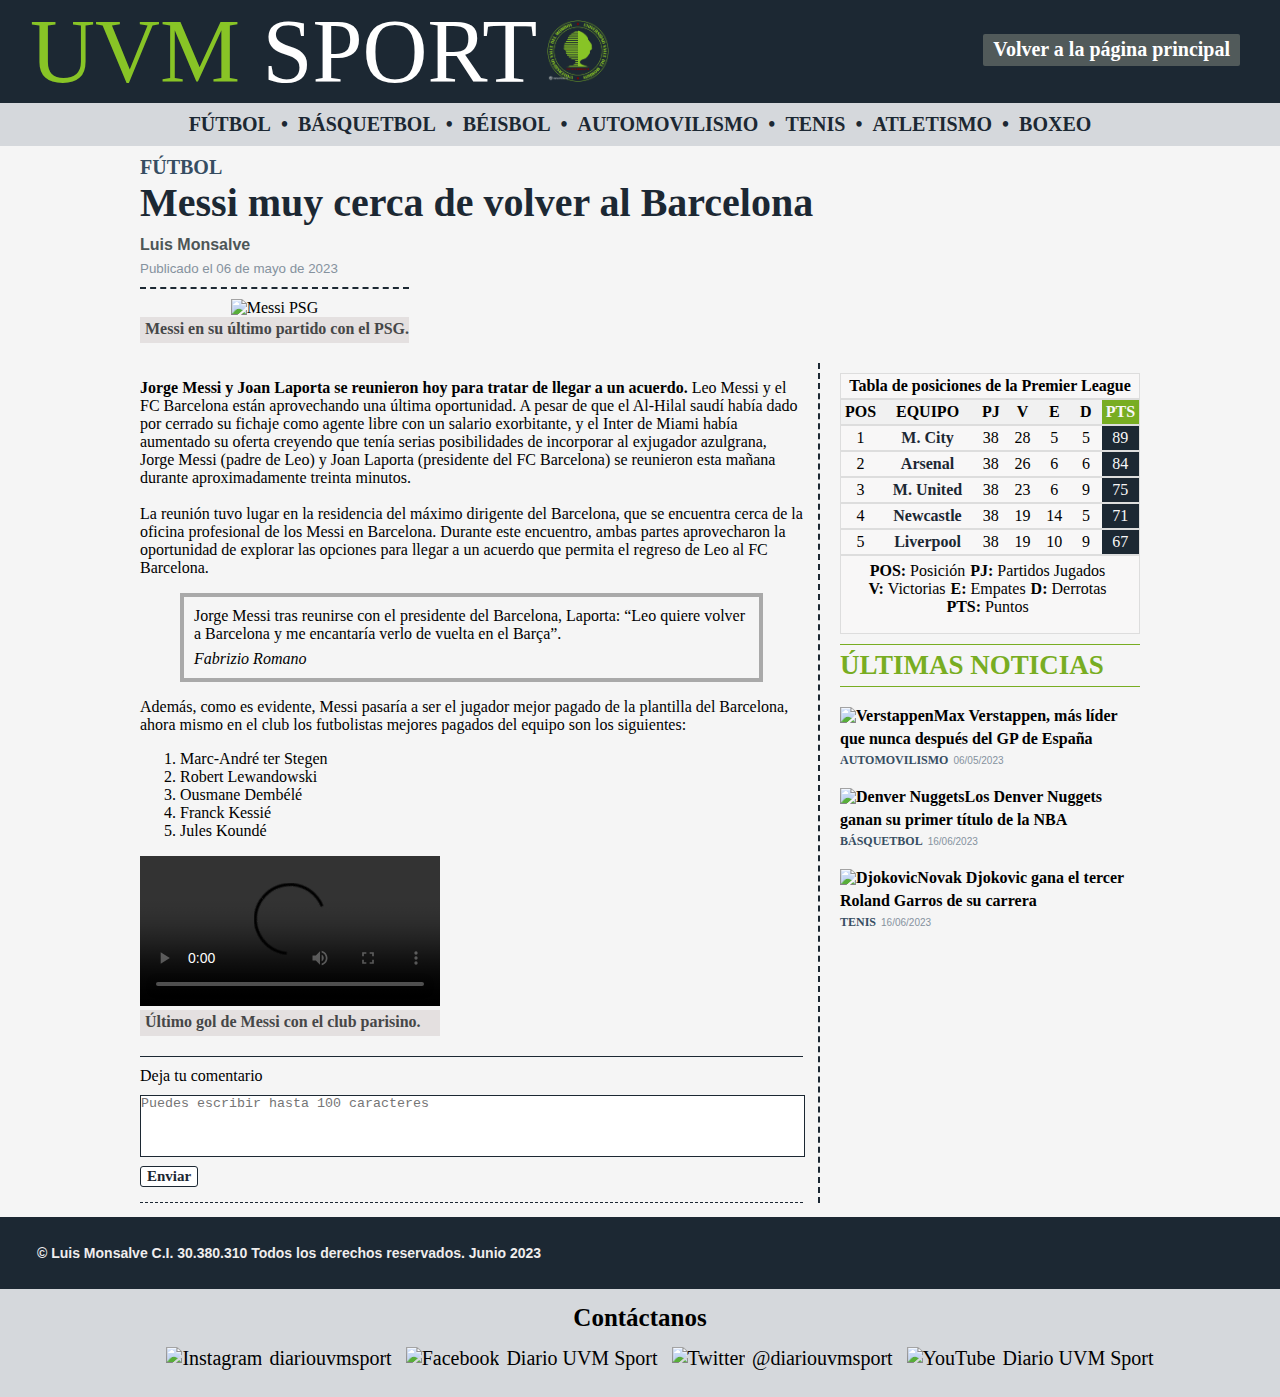
==== messi.html @ eac5a22a "Index y paginas de noticias terminado" ====
<!DOCTYPE html>
<html lang="es">
<head>
    <meta charset="UTF-8">
    <meta http-equiv="X-UA-Compatible" content="IE=edge">
    <meta name="viewport" content="width=device-width, initial-scale=1.0">
    <meta name="author" content="Luis Monsalve">
    <meta name="description" content="Pagina para la actividad 2.2 de Front End">
    <title>Diario UVM Sport</title>
    <link rel="shortcut icon" href="resources/images/logoUVM.png">
    <script src="scripts.js"></script>
    <link rel="stylesheet" href="messi.css">
</head>
<body>
    <header>
        <div class="cabecera">
            <h2 class="nombrePagina">
                <a href="index.html"><span class="uvm">UVM</span> <span class="sport">SPORT</span><img src="resources/images/logoUVM.png" alt="Logo de la pagina" width="62px"></a>
            </h2>
            <div class="links">
                <a href="index.html">Volver a la página principal</a>
            </div>
        </div>
        <nav>
            <ul class="categorias">
                <li><a href="#">FÚTBOL</a></li>
                <li><a href="#">BÁSQUETBOL</a></li>
                <li><a href="#">BÉISBOL</a></li>
                <li><a href="#">AUTOMOVILISMO</a></li>
                <li><a href="#">TENIS</a></li>
                <li><a href="#">ATLETISMO</a></li>
                <li><a href="#">BOXEO</a></li>
              </ul>
        </nav>
    </header>
        <main>
                    <article>
                        <div class="tituloArticulo">
                            <p class="categoriaSelec">FÚTBOL</p>
                            <h1>Messi muy cerca de volver al Barcelona</h1>
                            <p class="autor">Luis Monsalve</p>
                            <p class="fecha"><small>Publicado el <time datetime="2023-05-06" pubdate>06 de mayo de 2023</time></small></p>
                        </div>
                        <figure class="imagen">
                            <img src="resources/images/noticias/messi.jpeg" alt="Messi PSG" width="100%">
                            <figcaption class="imagenCap">Messi en su último partido con el PSG.</figcaption>
                        </figure>
                    </article>
                        <section class="divisor">
                            <div class="noticia">
                                <p><strong>Jorge Messi y Joan Laporta se reunieron hoy para tratar de llegar a un acuerdo. </strong>Leo Messi y el FC Barcelona están aprovechando 
                                    una última oportunidad. A pesar de que el Al-Hilal saudí había dado por cerrado su fichaje como agente libre con un salario exorbitante, y el 
                                    Inter de Miami había aumentado su oferta creyendo que tenía serias posibilidades de incorporar al exjugador azulgrana, Jorge Messi 
                                    (padre de Leo) y Joan Laporta (presidente del FC Barcelona) se reunieron esta mañana durante aproximadamente treinta minutos.<br><br>
                                    La reunión tuvo lugar en la residencia del máximo dirigente del Barcelona, que se encuentra cerca de la oficina profesional de los Messi en Barcelona. 
                                    Durante este encuentro, ambas partes aprovecharon la oportunidad de explorar las opciones para llegar a un acuerdo que permita el regreso de Leo al FC Barcelona.</p>
                                <blockquote>
                                    <div class="cita">
                                        <p>Jorge Messi tras reunirse con el presidente del Barcelona, Laporta: “Leo quiere volver a Barcelona y me encantaría verlo de vuelta en el Barça”.</p>
                                        <cite>Fabrizio Romano</cite>
                                    </div>
                                </blockquote>
                                <p>Además, como es evidente, Messi pasaría a ser el jugador mejor pagado de la plantilla del Barcelona, ahora mismo en el club los futbolistas mejores pagados del equipo son los siguientes:</p>
                                <ol>
                                    <li>Marc-André ter Stegen</li>
                                    <li>Robert Lewandowski</li>
                                    <li>Ousmane Dembélé </li>
                                    <li>Franck Kessié</li>
                                    <li>Jules Koundé</li>
                                </ol>
                                <figure class="video">
                                    <video src="resources/videos/messigol.mp4" controls></video>
                                    <figcaption class="videoCaption">Último gol de Messi con el club parisino.</figcaption>
                                </figure>
                                <div class="comentarios">
                                    <form class="cajaComentarios">
                                        <label for="mensaje">Deja tu comentario</label>
                                        <textarea id="mensaje" name="mensaje" rows="4" maxlength="100" placeholder="Puedes escribir hasta 100 caracteres" required></textarea>
                                        <button type="submit">Enviar</button>
                                    </form>
                                </div>
                            </div>
                            <aside>
                                <div class="tabla">
                                    <table>
                                        <caption>Tabla de posiciones de la Premier League</caption>
                                        <thead>
                                            <tr>
                                                <th>POS</th>
                                                <th>EQUIPO</th>
                                                <th>PJ</th>
                                                <th>V</th>
                                                <th>E</th>
                                                <th>D</th>
                                                <th class="destacadoTabla">PTS</th>
                                            </tr>
                                        </thead>
                                        <tbody>
                                            <tr>
                                                <td>1</td>
                                                <td class="nombres"><a href="#">M. City</a></td>
                                                <td>38</td>
                                                <td>28</td>
                                                <td>5</td>
                                                <td>5</td>
                                                <td class="puntos">89</td>
                                            </tr>
                                            <tr>
                                                <td>2</td>
                                                <td class="nombres"><a href="#">Arsenal</a></td>
                                                <td>38</td>
                                                <td>26</td>
                                                <td>6</td>
                                                <td>6</td>
                                                <td class="puntos">84</td>
                                            </tr>
                                            <tr>
                                                <td>3</td>
                                                <td class="nombres"><a href="#">M. United</a></td>
                                                <td>38</td>
                                                <td>23</td>
                                                <td>6</td>
                                                <td>9</td>
                                                <td class="puntos">75</td>
                                            </tr>
                                            <tr>
                                                <td>4</td>
                                                <td class="nombres"><a href="#">Newcastle</a></td>
                                                <td>38</td>
                                                <td>19</td>
                                                <td>14</td>
                                                <td>5</td>
                                                <td class="puntos">71</td>
                                            </tr>
                                            <tr>
                                                <td>5</td>
                                                <td class="nombres"><a href="#">Liverpool</a></td>
                                                <td>38</td>
                                                <td>19</td>
                                                <td>10</td>
                                                <td>9</td>
                                                <td class="puntos">67</td>
                                            </tr>
                                        </tbody>
                                        <tfoot>
                                            <tr>
                                                <td colspan="7">
                                                    <ul class="pieTabla">
                                                        <li><strong>POS: </strong>Posición</li>
                                                        <li><strong>PJ: </strong>Partidos Jugados</li>
                                                        <li><strong>V: </strong>Victorias</li>
                                                        <li><strong>E: </strong>Empates</li>
                                                        <li><strong>D: </strong>Derrotas</li>
                                                        <li><strong>PTS: </strong>Puntos</li>
                                                    </ul>
                                                </td>
                                            </tr>
                                        </tfoot>
                                    </table>
                                </div>
                                <div class="ultimasNoticias">
                                    <h3>ÚLTIMAS NOTICIAS</h3>
                                    <ul>
                                        <li>
                                            <article>
                                                <a href="verstappen.html"><img src="resources/images/noticias/verstappen.jpg" alt="Verstappen" width="100%">Max Verstappen, más líder que nunca después del GP de España</a>
                                            </article>
                                            <div class="pieArticulo">
                                                <p class="categoriaArticulo">AUTOMOVILISMO</p>
                                                <p class="fechaArticulo"><small><time datetime="2023-05-06" pubdate>06/05/2023</time></small></p>
                                            </div>
                                        </li>
                                        <li>
                                            <article>
                                                <a href="#"><img src="resources/images/noticias/denvernuggets.jpg" alt="Denver Nuggets" width="100%">Los Denver Nuggets ganan su primer título de la NBA</a>
                                            </article>
                                            <div class="pieArticulo">
                                                <p class="categoriaArticulo">BÁSQUETBOL</p>
                                                <p class="fechaArticulo"><small><time datetime="2023-06-16" pubdate>16/06/2023</time></small></p>
                                            </div>
                                        </li>
                                        <li>
                                            <article>
                                                <a href="#"><img src="resources/images/noticias/djokovic.jpeg" alt="Djokovic" width="100%">Novak Djokovic gana el tercer Roland Garros de su carrera</a>
                                            </article>
                                            <div class="pieArticulo">
                                                <p class="categoriaArticulo">TENIS</p>
                                                <p class="fechaArticulo"><small><time datetime="2023-06-16" pubdate>16/06/2023</time></small></p>
                                            </div>
                                        </li>
                                    </ul>
                                </div>
                            </aside>
                        </section>
        </main>
    <footer>
        <p class="piePag">© Luis Monsalve C.I. 30.380.310 Todos los derechos reservados. Junio 2023</p>
            <adress>
                <div class="contacto">
                <p>Contáctanos</p>
                    <ul>
                        <li><a href="https://www.instagram.com/"><img src="resources/images/instagram.png" alt="Instagram" width="100%">diariouvmsport</a></li>
                        <li><a href="https://www.facebook.com/"><img src="resources/images/facebook.png" alt="Facebook" width="100%">Diario UVM Sport</a></li>
                        <li><a href="https://www.twitter.com/"><img src="resources/images/twitter.png" alt="Twitter" width="100%">@diariouvmsport</a></li>
                        <li><a href="https://www.youtube.com/"><img src="resources/images/youtube.png" alt="YouTube" width="100%" >Diario UVM Sport</a></li>
                    </ul>
                </div>
            </adress>
    </footer>
</body>
</html>
---- messi.css ----
body {
  margin:0;
  background-color: #F5F5F5;
}

.nombrePagina {
    padding-left: 30px;
    margin: 0;
    font: 90px rockwell;
    text-align: center;
  }

.uvm {
    color:#88C426
  }
  
.sport {
    color:#ffff
  }

header .cabecera{
  display: flex;
  justify-content: space-between;
  width: 100%;
  background-color: #1C2833;
}

header h2 img {
  margin-left: 10px;
}

header h2 a {
  text-decoration: none;
}

header .links {
  padding: 13px 30px 16px 10px;
  font: bold 20px Georgia;
  display: flex;
  align-items: center;
}

header .links a {
  padding-left: 10px;
  padding-right: 10px;
  padding-bottom: 5px;
  padding-top: 4px;
  margin-right: 10px;
  margin-left: 10px;
  text-decoration: none;
  color: #ffff;
  background-color: #515A5A;
  border-radius: 2px;
}

main {
  width: 1000px;
  margin: auto;
} 

nav .categorias {
  display: flex;
  justify-content: center;
  font: bold 20px Rockwell;
  color: #1C2833;
  margin:0;
  padding: 10px;
  background-color: #D5D8DC;
}

nav .categorias li {
  list-style: none;
}

nav .categorias a {
  text-decoration: none;
  color: #1C2833;
}

nav .categorias li:not(:last-child)::after {
  content: "•";
  margin: 0 10px;
}

.divisor {
  display: flex;
  justify-content: space-between;
}

article .tituloArticulo {
  margin-bottom: 10px;
}

article .tituloArticulo .categoriaSelec {
  font:bold 20px Georgia;
  margin-top:10px;
  margin-bottom: 0;
  color:#364D62;
}

article .tituloArticulo h1{
  font:bold 40px Segoe UI;
  margin-top: 0;
  margin-bottom: 10px;
  color:#1C2833;
 }

article .tituloArticulo .autor {
  font-family: Arial;
  font-weight:600;
  color:#4D5656;
  margin-top: 0;
  margin-bottom: 5px;
}

article .tituloArticulo .fecha {
  color:#85929E;
  font-family: Arial;
  margin: 0;
}

article .imagen {
  margin: 0 0 10px;
  width: fit-content;
  text-align: center;
  border-top: 2px dashed #1C2833;
  padding: 10px 0;
}

article .imagenCap {
  font-family: Calibri;
  font-weight: bold;
  color:#464748;
  text-align: left;
  background-color:#E4E0E0;
  margin: 0;
}

section .noticia {
  width: calc(70% - 37px);
  border-right: 2px dashed #1C2833;
  font-family:'Trebuchet MS';
  padding-right: 15px;
  margin: 0 20px 0 0;
}

figcaption {
  padding: 3px 0 5px 5px;
}

.noticia blockquote {
  border: 4px solid #a9a9a9;
}

.noticia blockquote .cita {
  padding: 10px;
}

.noticia blockquote p {
  margin:0px 0px 7px 0px;
}

.video {
  padding: 0;
  margin: 0;
  width: fit-content;
  height: auto;
}

.video video {
  width: 100%;
  height: auto;
}

.videoCaption {
  background-color:#E4E0E0;
  font-family: Calibri;
  font-weight: bold;
  color:#464748;
  padding-left: 5px;
  padding-bottom: 5px;
}

.comentarios {
  width: 100%;
}

.comentarios .cajaComentarios {
  margin-top: 20px;
  padding: 10px 0 15px 0;
  border-top: 1px solid #1C2833;
  border-bottom: 1px dashed #1C2833;
}

.comentarios label {
  margin-bottom: 10px;
}

.comentarios textarea {
  width: 100%;
  margin-top: 10px;
  margin-bottom: 5px;
  padding: 0;
  resize: none;
  border:1px solid #1C2833;
}

.comentarios button {
  font:600 15px Calibri;
  background-color: #ffff;
  color: #1C2833;
  border: 1px solid #1C2833;
  border-radius: 3px;
}

.comentarios .comentariosPersonas {
  text-align: center;
}

aside {
  padding-top: 10px;
  width: 30%;
  height: 100%;
}

.tabla {
  font-family: 'Segoe UI';
  border: 1px solid #ddd;
  background-color: #f8f7f7;
}

.tabla table {
  border-spacing: 0;
}

.tabla caption {
  font-weight: bold;
}

.tabla caption, .tabla thead tr th, .tabla tbody tr td {
  border-bottom:2px solid #ddd;
  padding: 3px;
}

.tabla thead tr th {
  background-color: #f1f1f1;
}

.tabla .destacadoTabla {
  background-color: #78AD22;
  color: #f8f7f7
}

.tabla .nombres a {
  text-decoration: none;
  font-weight: bold;
  color: #1C2833;
}

.tabla .puntos {
  background-color: #1C2833;
  color: #f8f7f7;
}

.tabla>table>thead>tr, .tabla>table>tbody>tr {
  display: table-row;
  text-align: center;
}

/* .tabla table
  td:nth-child(2) {
  text-align: left;
  } */

  .tabla table
  th:nth-child(2),td:nth-child(2) {
  width: 30%;
  }

  .tabla table
  th:nth-child(1),td:nth-child(1),
  th:nth-child(3),td:nth-child(3),
  th:nth-child(4),td:nth-child(4),
  th:nth-child(5),td:nth-child(5),
  th:nth-child(6),td:nth-child(6),
  th:nth-child(7),td:nth-child(7) {
  width: 10%;
  }

.tabla .pieTabla {
  display: flex;
  flex-wrap: wrap;
  justify-content: center;
  padding: 0;
  margin-top: 5px;
}

.tabla li {
  list-style: none;
  margin-right: 5px;
}

.ultimasNoticias h3 {
  color:#78AD22;
  font-family: Rockwell;
  font-size: 27px;
  margin-top: 10px;
  margin-bottom: 0;
  border-top: 1px solid #78AD22;
  border-bottom: 1px solid #78AD22;
  padding: 5px 0 5px 0
}

.ultimasNoticias img {
  margin:20px 0 5px 0;
}

.ultimasNoticias ul {
  display: flexbox;
  flex-direction: column;
  padding: 0;
  margin: 0;
}

.ultimasNoticias li {
  list-style: none;
}

.ultimasNoticias a {
  color: #000000;
  font-weight: bold;
  font-family: 'Trebuchet MS';
  text-decoration: none;
}

.ultimasNoticias article {
  margin-bottom: 5px;
}

.pieArticulo {
  display: flex;
}

.pieArticulo p {
  margin: 0;
  font-size: 12px;
}

.pieArticulo .categoriaArticulo {
  word-wrap: break-word;
  color:#364D62;
  font-weight: bold;
  font-family: Georgia;
  margin-right: 5px;
}

.pieArticulo .fechaArticulo {
  color: #85929E;
  font-family: Arial;
}

.piePag {
background-color:#1C2833;
color:#EFEDED;
font: bold 14px Arial;
padding-top: 28px;
padding-bottom: 28px;
padding-left: 37px;
margin-bottom: 0;
}

.contacto {
  text-align: center;
  background-color: #D5D8DC;
  padding-top: 15px;
  padding-bottom: 20px;
}

.contacto p {
  margin: 0;
  padding-bottom: 15px;
  font: bold 25px Calibri;
}

.contacto ul {
  margin: 0;
}

.contacto ul li{
  list-style: none;
  display: inline-block;
  margin: 0;
  font-size: 20px;
  padding-left: 5px;
  padding-right: 5px;
  padding-bottom: 5px;
  font: 20px Calibri;
}

.contacto img {
  height: 25px;
  width: auto;
  margin-right: 7px;
}

.contacto a {
  text-decoration: none;
  color: #000000;
  display: inline-flex;
}
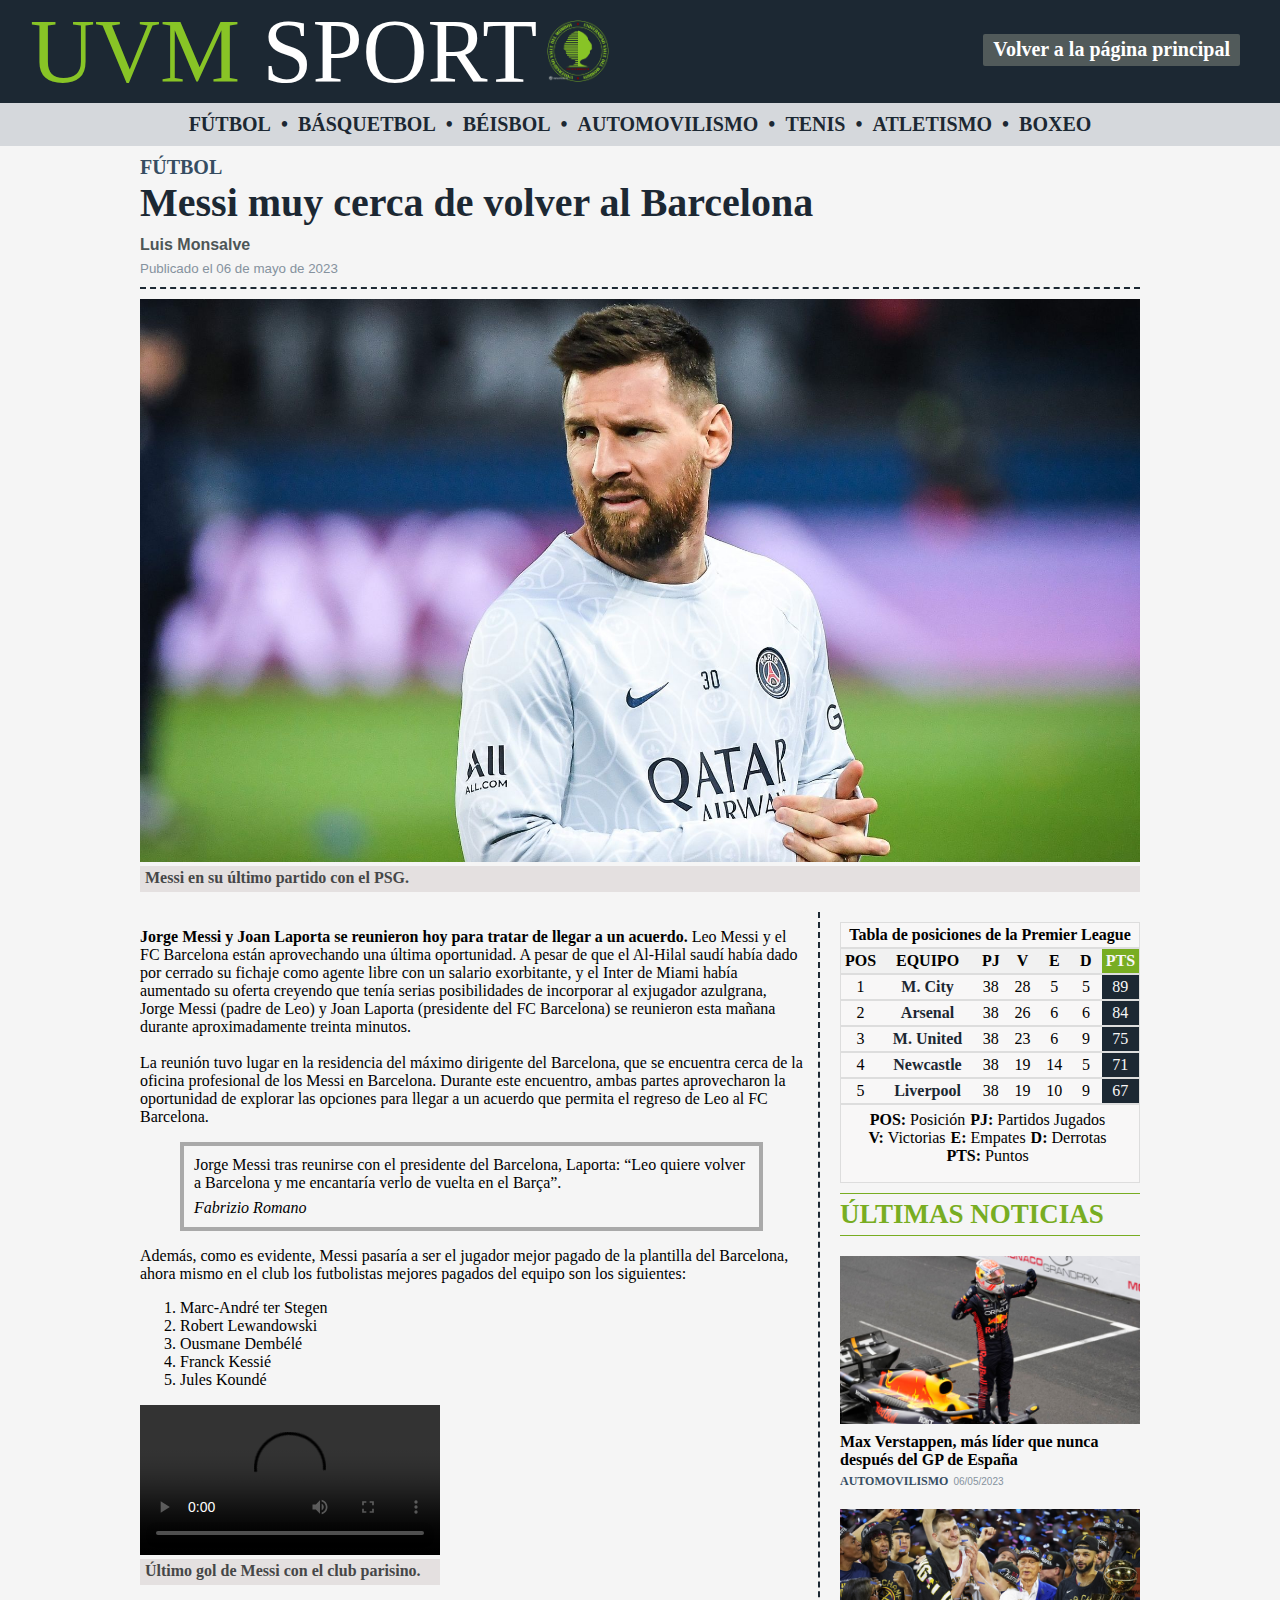
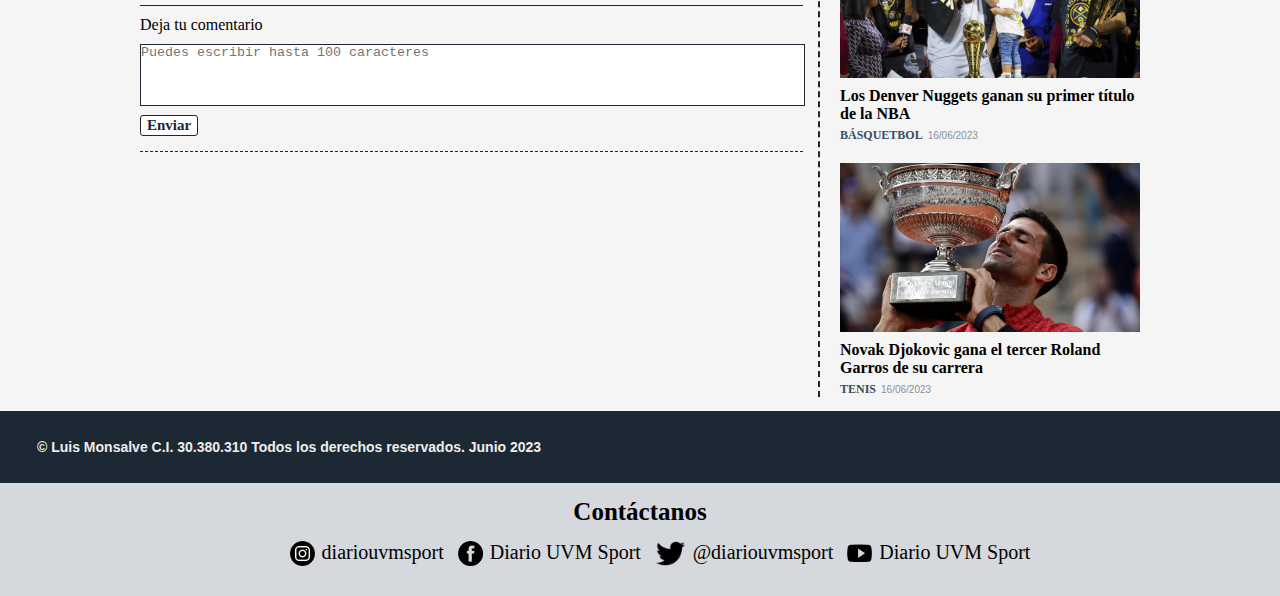
==== commit df1e8e73: "Cambio de nombres" ====
--- a/messi.html
+++ b/messi.html
@@ -7,7 +7,7 @@
     <meta name="author" content="Luis Monsalve">
     <meta name="description" content="Pagina para la actividad 2.2 de Front End">
     <title>Diario UVM Sport</title>
-    <link rel="shortcut icon" href="resources/images/logoUVM.png">
+    <link rel="shortcut icon" href="media/images/logoUVM.png">
     <script src="scripts.js"></script>
     <link rel="stylesheet" href="messi.css">
 </head>
@@ -15,7 +15,7 @@
     <header>
         <div class="cabecera">
             <h2 class="nombrePagina">
-                <a href="index.html"><span class="uvm">UVM</span> <span class="sport">SPORT</span><img src="resources/images/logoUVM.png" alt="Logo de la pagina" width="62px"></a>
+                <a href="index.html"><span class="uvm">UVM</span> <span class="sport">SPORT</span><img src="media/images/logoUVM.png" alt="Logo de la pagina" width="62px"></a>
             </h2>
             <div class="links">
                 <a href="index.html">Volver a la página principal</a>
@@ -38,11 +38,12 @@
                         <div class="tituloArticulo">
                             <p class="categoriaSelec">FÚTBOL</p>
                             <h1>Messi muy cerca de volver al Barcelona</h1>
+                            <!-- Nombre del autor y fecha de la publicación -->
                             <p class="autor">Luis Monsalve</p>
                             <p class="fecha"><small>Publicado el <time datetime="2023-05-06" pubdate>06 de mayo de 2023</time></small></p>
                         </div>
                         <figure class="imagen">
-                            <img src="resources/images/noticias/messi.jpeg" alt="Messi PSG" width="100%">
+                            <img src="media/images/noticias/messi.jpeg" alt="Messi PSG" width="100%">
                             <figcaption class="imagenCap">Messi en su último partido con el PSG.</figcaption>
                         </figure>
                     </article>
@@ -69,9 +70,10 @@
                                     <li>Jules Koundé</li>
                                 </ol>
                                 <figure class="video">
-                                    <video src="resources/videos/messigol.mp4" controls></video>
+                                    <video src="media/videos/messigol.mp4" controls></video>
                                     <figcaption class="videoCaption">Último gol de Messi con el club parisino.</figcaption>
                                 </figure>
+                                <!-- Comentarios de la noticia -->
                                 <div class="comentarios">
                                     <form class="cajaComentarios">
                                         <label for="mensaje">Deja tu comentario</label>
@@ -80,6 +82,7 @@
                                     </form>
                                 </div>
                             </div>
+                            <!-- Contenido lateral de la página -->
                             <aside>
                                 <div class="tabla">
                                     <table>
@@ -163,7 +166,7 @@
                                     <ul>
                                         <li>
                                             <article>
-                                                <a href="verstappen.html"><img src="resources/images/noticias/verstappen.jpg" alt="Verstappen" width="100%">Max Verstappen, más líder que nunca después del GP de España</a>
+                                                <a href="verstappen.html"><img src="media/images/noticias/verstappen.jpg" alt="Verstappen" width="100%">Max Verstappen, más líder que nunca después del GP de España</a>
                                             </article>
                                             <div class="pieArticulo">
                                                 <p class="categoriaArticulo">AUTOMOVILISMO</p>
@@ -172,7 +175,7 @@
                                         </li>
                                         <li>
                                             <article>
-                                                <a href="#"><img src="resources/images/noticias/denvernuggets.jpg" alt="Denver Nuggets" width="100%">Los Denver Nuggets ganan su primer título de la NBA</a>
+                                                <a href="#"><img src="media/images/noticias/denvernuggets.jpg" alt="Denver Nuggets" width="100%">Los Denver Nuggets ganan su primer título de la NBA</a>
                                             </article>
                                             <div class="pieArticulo">
                                                 <p class="categoriaArticulo">BÁSQUETBOL</p>
@@ -181,7 +184,7 @@
                                         </li>
                                         <li>
                                             <article>
-                                                <a href="#"><img src="resources/images/noticias/djokovic.jpeg" alt="Djokovic" width="100%">Novak Djokovic gana el tercer Roland Garros de su carrera</a>
+                                                <a href="#"><img src="media/images/noticias/djokovic.jpeg" alt="Djokovic" width="100%">Novak Djokovic gana el tercer Roland Garros de su carrera</a>
                                             </article>
                                             <div class="pieArticulo">
                                                 <p class="categoriaArticulo">TENIS</p>
@@ -199,10 +202,10 @@
                 <div class="contacto">
                 <p>Contáctanos</p>
                     <ul>
-                        <li><a href="https://www.instagram.com/"><img src="resources/images/instagram.png" alt="Instagram" width="100%">diariouvmsport</a></li>
-                        <li><a href="https://www.facebook.com/"><img src="resources/images/facebook.png" alt="Facebook" width="100%">Diario UVM Sport</a></li>
-                        <li><a href="https://www.twitter.com/"><img src="resources/images/twitter.png" alt="Twitter" width="100%">@diariouvmsport</a></li>
-                        <li><a href="https://www.youtube.com/"><img src="resources/images/youtube.png" alt="YouTube" width="100%" >Diario UVM Sport</a></li>
+                        <li><a href="https://www.instagram.com/"><img src="media/images/instagram.png" alt="Instagram" width="100%">diariouvmsport</a></li>
+                        <li><a href="https://www.facebook.com/"><img src="media/images/facebook.png" alt="Facebook" width="100%">Diario UVM Sport</a></li>
+                        <li><a href="https://www.twitter.com/"><img src="media/images/twitter.png" alt="Twitter" width="100%">@diariouvmsport</a></li>
+                        <li><a href="https://www.youtube.com/"><img src="media/images/youtube.png" alt="YouTube" width="100%" >Diario UVM Sport</a></li>
                     </ul>
                 </div>
             </adress>
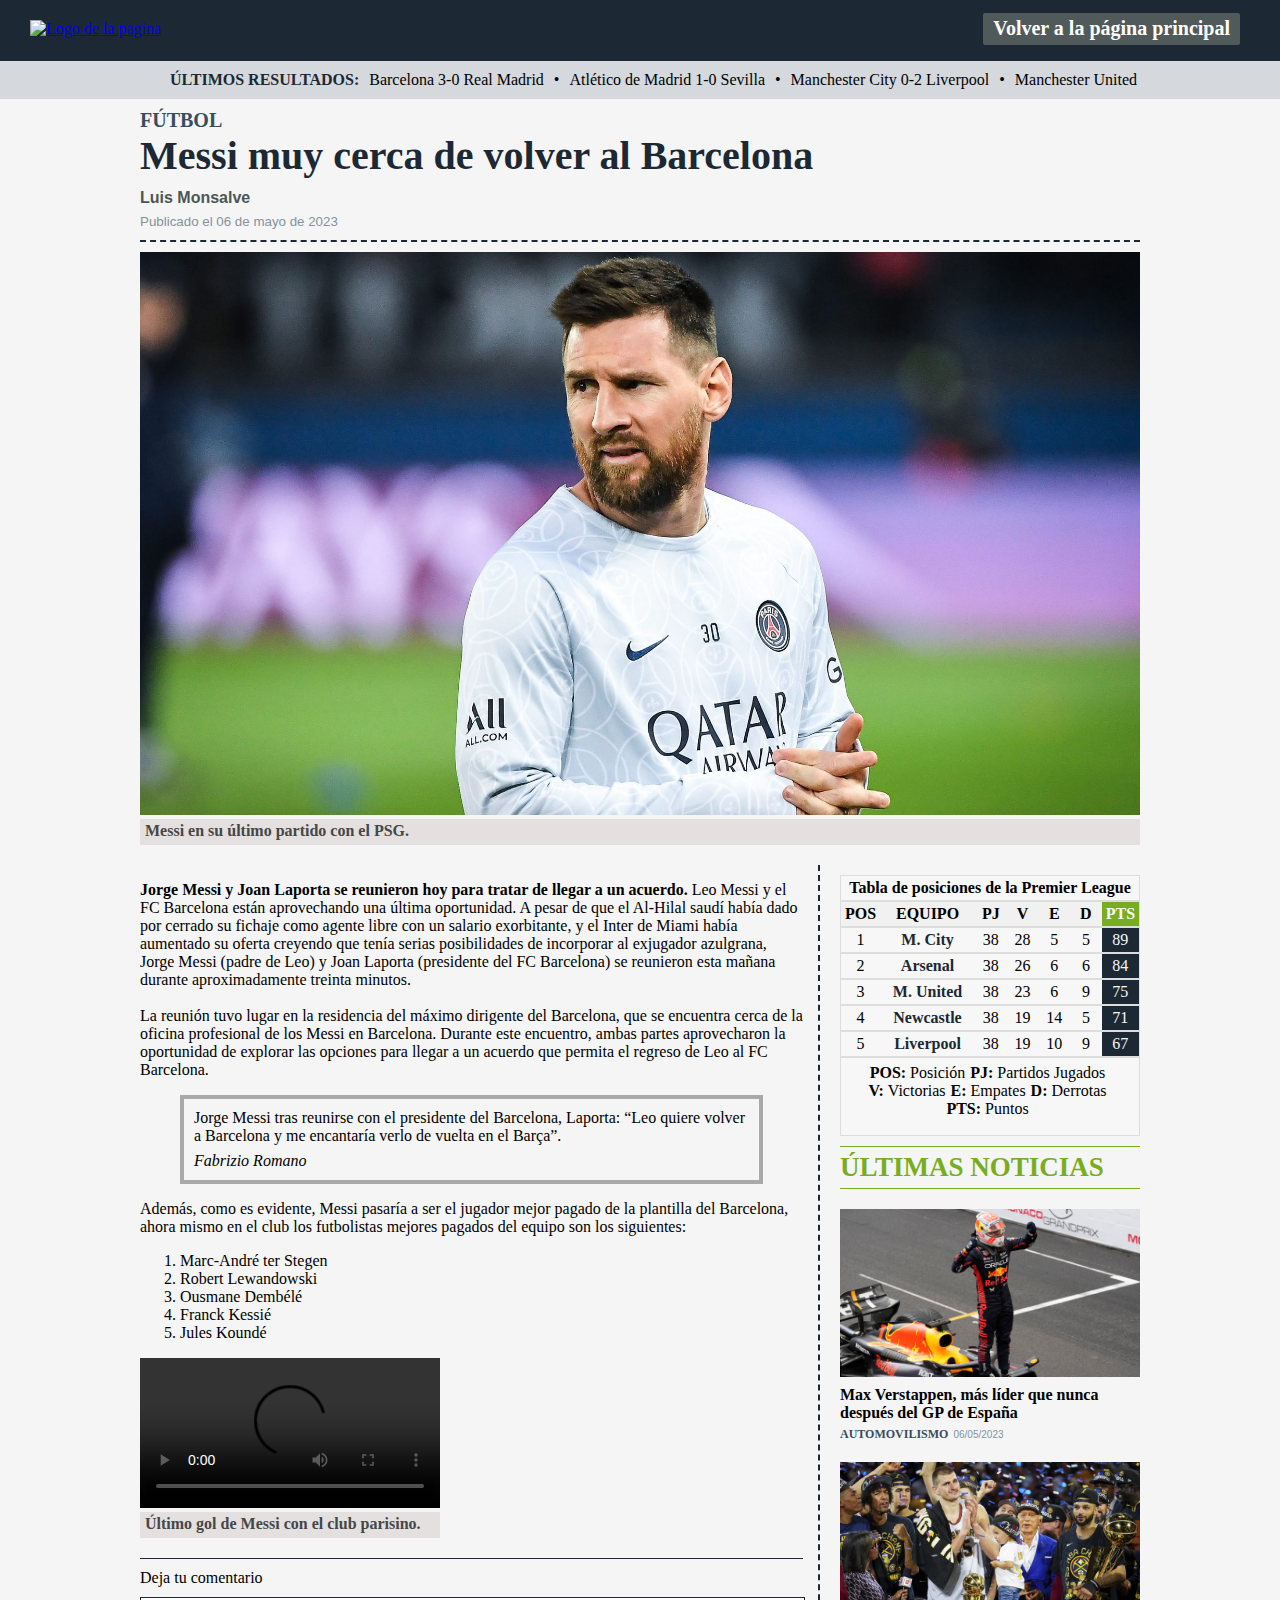
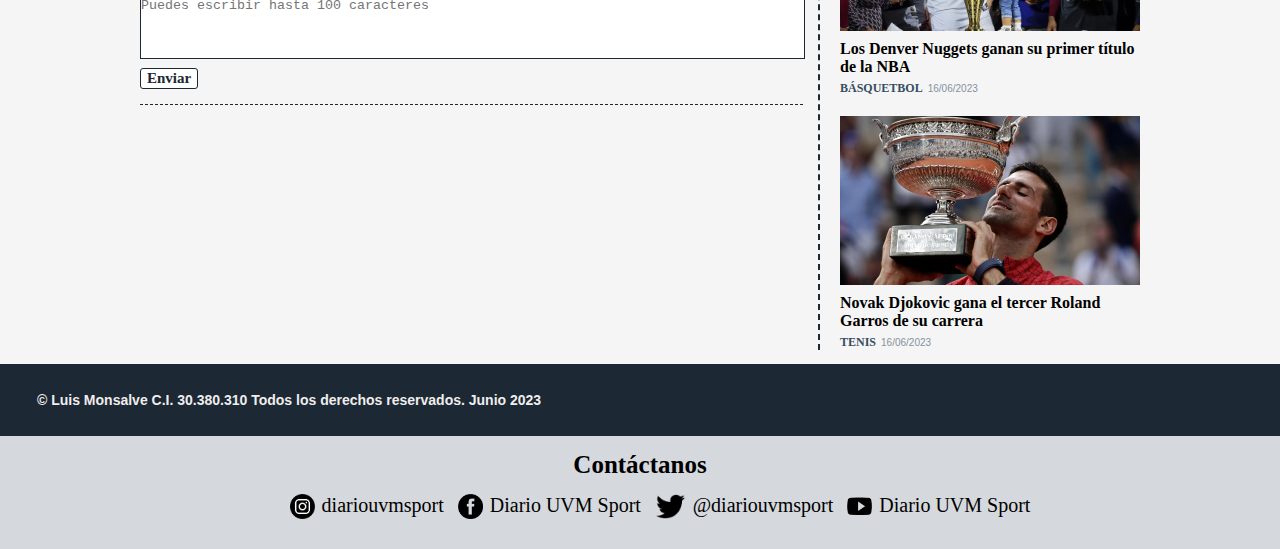
==== commit 2c8bfbca: "Animacion de nav terminada" ====
--- a/messi.html
+++ b/messi.html
@@ -9,27 +9,31 @@
     <title>Diario UVM Sport</title>
     <link rel="shortcut icon" href="media/images/logoUVM.png">
     <script src="scripts.js"></script>
+    <link rel="stylesheet" href="plantilla.css">
     <link rel="stylesheet" href="messi.css">
 </head>
 <body>
     <header>
         <div class="cabecera">
-            <h2 class="nombrePagina">
-                <a href="index.html"><span class="uvm">UVM</span> <span class="sport">SPORT</span><img src="media/images/logoUVM.png" alt="Logo de la pagina" width="62px"></a>
-            </h2>
+            <div class="nombrePagina">
+                <a href="index.html"><img src="media/images/Logopagina.png" alt="Logo de la pagina"></a>
+            </div>
             <div class="links">
                 <a href="index.html">Volver a la página principal</a>
             </div>
         </div>
         <nav>
             <ul class="categorias">
-                <li><a href="#">FÚTBOL</a></li>
-                <li><a href="#">BÁSQUETBOL</a></li>
-                <li><a href="#">BÉISBOL</a></li>
-                <li><a href="#">AUTOMOVILISMO</a></li>
-                <li><a href="#">TENIS</a></li>
-                <li><a href="#">ATLETISMO</a></li>
-                <li><a href="#">BOXEO</a></li>
+                <div class="animation">
+                    <p>ÚLTIMOS RESULTADOS:</p>
+                    <li>Barcelona 3-0 Real Madrid</li>
+                    <li>Atlético de Madrid 1-0 Sevilla</li>
+                    <li>Manchester City 0-2 Liverpool</li>
+                    <li>Manchester United 2-2 Arsenal</li>
+                    <li>Napoli 3-2 Juventus</li>
+                    <li>Milán 1-1 Inter de Milán</li>
+                    <li>Bayern de Munich 4-0 Borussia Dortmund</li>
+                </div>
               </ul>
         </nav>
     </header>
--- a/plantilla.css
+++ b/plantilla.css
@@ -0,0 +1,329 @@
+@media screen and (min-width: 1024px){
+
+body {
+    margin:0;
+    background-color: #F5F5F5;
+  }
+  
+  header {
+    width: 100%;
+  }
+
+  header .cabecera{
+    display: flex;
+    justify-content: space-between;
+    width: 100%;
+    background-color: #1C2833;
+  }
+  
+  header .nombrePagina {
+    width: 448px;
+    padding: 20px 0 20px 30px;
+    margin: 0;
+  }
+
+  header img {
+    width: 100%;
+    height: auto;
+  }
+
+  header .links {
+    padding: 13px 30px 16px 0;
+    font: bold 20px Georgia;
+    display: flex;
+    align-items: center;
+  }
+  
+  header .links a {
+    padding-left: 10px;
+    padding-right: 10px;
+    padding-bottom: 5px;
+    padding-top: 4px;
+    margin-right: 10px;
+    margin-left: 10px;
+    text-decoration: none;
+    color: #ffff;
+    background-color: #515A5A;
+    border-radius: 2px;
+  }
+
+/* CABECERA  */
+  
+  nav {
+    background-color: #D5D8DC;
+  }
+
+  nav .categorias {
+    display: flex;
+    align-items: center;
+    overflow: hidden;
+    white-space: nowrap;
+    margin: 0;
+    padding: 10px 30px;
+    font-family: Rockwell;
+    width: calc(1000px - 60px);
+    margin: auto;
+   }
+
+  nav .animation {
+    display: flex;
+    animation: RightToLeft 30s infinite ease-in;
+    animation-play-state: start;
+   }
+
+  nav .categorias li {
+    list-style: none;
+  }
+  
+  nav .categorias a {
+    text-decoration: none;
+    color: #1C2833;
+  }
+  
+  nav .categorias p {
+    margin: 0;
+    margin-right: 10px;
+    color: #1C2833;
+    font-weight: bold;
+   }
+
+  nav .categorias li:not(:last-child)::after {
+    content: "•";
+    margin: 0 10px;
+  }
+
+  @keyframes RightToLeft {
+    from {
+      transform: translateX(0%);
+    }
+    to {
+      transform: translateX(-110%);
+    }
+  }
+
+  main {
+    width: 1000px;
+    margin: auto;
+  } 
+
+  .piePag {
+    background-color:#1C2833;
+    color:#EFEDED;
+    font: bold 14px Arial;
+    padding-top: 28px;
+    padding-bottom: 28px;
+    padding-left: 37px;
+    margin-bottom: 0;
+    }
+    
+    .contacto {
+      text-align: center;
+      background-color: #D5D8DC;
+      padding-top: 15px;
+      padding-bottom: 20px;
+    }
+    
+    .contacto p {
+      margin: 0;
+      padding-bottom: 15px;
+      font: bold 25px Calibri;
+    }
+    
+    .contacto ul {
+      margin: 0;
+    }
+    
+    .contacto ul li{
+      list-style: none;
+      display: inline-block;
+      margin: 0;
+      font-size: 20px;
+      padding-left: 5px;
+      padding-right: 5px;
+      padding-bottom: 5px;
+      font: 20px Calibri;
+    }
+    
+    .contacto img {
+      height: 25px;
+      width: auto;
+      margin-right: 7px;
+    }
+    
+    .contacto a {
+      text-decoration: none;
+      color: #000000;
+      display: inline-flex;
+    }
+}
+
+@media screen and (min-width: 768px) and (max-width: 1023px) {
+
+  body {
+    margin:0;
+    background-color: green;
+  }
+
+  header {
+    width: 100%;
+  }
+
+}
+
+@media screen and (max-width: 767px) {
+
+  body {
+    margin:0;
+    background-color: #F5F5F5;
+  }
+
+  header {
+    width: 100%;
+  }
+
+  .cabecera {
+    display: flex;
+    align-items: center;
+    justify-content: space-between;
+    background-color: #1C2833;
+  }
+
+  .cabecera .nombrePagina {
+    width: 60%;
+    height: auto;
+    padding: 4% 0 4% 2%;
+  }
+
+  .cabecera img {
+    width: 100%;
+    height: auto;
+  }
+
+  .cabecera .links {
+    padding: 0;
+    font: bold 60% Georgia;
+    display: flex;
+    align-items: center;
+  }
+
+  .cabecera .links a {
+    padding-left: 10px;
+    padding-right: 10px;
+    padding-bottom: 5px;
+    padding-top: 4px;
+    margin-right: 10px;
+    text-decoration: none;
+    color: #ffff;
+    background-color: #515A5A;
+    border-radius: 2px;
+    text-align: center;
+  }
+
+  nav {
+    background-color: #D5D8DC;
+  }
+
+ nav .categorias {
+  display: flex;
+  align-items: center;
+  overflow: hidden;
+  white-space: nowrap;
+  margin: 0;
+  padding: 10px 20px;
+  font-family: Rockwell;
+  margin: 0 10px;
+ }
+
+ nav .animation {
+  display: flex;
+  animation: RightToLeft 30s infinite ease-in;
+  animation-play-state: start;
+ }
+
+ nav .categorias li {
+  list-style: none;
+ }
+
+ nav .categorias a {
+  text-decoration: none;
+  color: #1C2833;
+ }
+
+ nav .categorias p {
+  margin: 0;
+  margin-right: 10px;
+  color: #1C2833;
+  font-weight: bold;
+ }
+
+ nav .categorias li:not(:last-child)::after {
+  content: "•";
+  margin: 0 10px;
+}
+
+@keyframes RightToLeft {
+  from {
+    transform: translateX(0%);
+  }
+  to {
+    transform: translateX(-110%);
+  }
+}
+
+main {
+  width: 90%;
+  margin: auto;
+}
+
+  .piePag {
+    background-color:#1C2833;
+    color:#EFEDED;
+    font: bold 14px Arial;
+    padding: 28px 30px;
+    margin-bottom: 0;
+    }
+    
+    .contacto {
+      text-align: center;
+      background-color: #D5D8DC;
+      padding-top: 15px;
+      padding-bottom: 20px;
+    }
+    
+    .contacto p {
+      margin: 0;
+      padding-bottom: 15px;
+      font: bold 25px Calibri;
+    }
+    
+    .contacto ul {
+      display: flex;
+      flex-direction: column;
+      padding: 0;
+      margin: 0;
+    }
+    
+    .contacto ul li{
+      list-style: none;
+      display: inline-block;
+      margin: 0;
+      font-size: 20px;
+      padding-left: 5px;
+      padding-right: 5px;
+      padding-bottom: 5px;
+      font: 20px Calibri;
+    }
+    
+    .contacto img {
+      height: 25px;
+      width: auto;
+      margin-right: 7px;
+    }
+    
+    .contacto a {
+      text-decoration: none;
+      color: #000000;
+      display: inline-flex;
+    }
+
+}--- a/messi.css
+++ b/messi.css
@@ -1,87 +1,3 @@
-body {
-  margin:0;
-  background-color: #F5F5F5;
-}
-
-.nombrePagina {
-    padding-left: 30px;
-    margin: 0;
-    font: 90px rockwell;
-    text-align: center;
-  }
-
-.uvm {
-    color:#88C426
-  }
-  
-.sport {
-    color:#ffff
-  }
-
-header .cabecera{
-  display: flex;
-  justify-content: space-between;
-  width: 100%;
-  background-color: #1C2833;
-}
-
-header h2 img {
-  margin-left: 10px;
-}
-
-header h2 a {
-  text-decoration: none;
-}
-
-header .links {
-  padding: 13px 30px 16px 10px;
-  font: bold 20px Georgia;
-  display: flex;
-  align-items: center;
-}
-
-header .links a {
-  padding-left: 10px;
-  padding-right: 10px;
-  padding-bottom: 5px;
-  padding-top: 4px;
-  margin-right: 10px;
-  margin-left: 10px;
-  text-decoration: none;
-  color: #ffff;
-  background-color: #515A5A;
-  border-radius: 2px;
-}
-
-main {
-  width: 1000px;
-  margin: auto;
-} 
-
-nav .categorias {
-  display: flex;
-  justify-content: center;
-  font: bold 20px Rockwell;
-  color: #1C2833;
-  margin:0;
-  padding: 10px;
-  background-color: #D5D8DC;
-}
-
-nav .categorias li {
-  list-style: none;
-}
-
-nav .categorias a {
-  text-decoration: none;
-  color: #1C2833;
-}
-
-nav .categorias li:not(:last-child)::after {
-  content: "•";
-  margin: 0 10px;
-}
-
 .divisor {
   display: flex;
   justify-content: space-between;
@@ -267,10 +183,14 @@
   text-align: center;
 }
 
-/* .tabla table
-  td:nth-child(2) {
-  text-align: left;
-  } */
+  /* Atributo para alinear a la izquierda solo la segunda columna de la tabla
+
+  .tabla table
+    td:nth-child(2) {
+    text-align: left;
+    } */
+  
+    /* Atributos para fijar el tamaño de la segunda columna en 30% y el resto de las columnas en 10%*/
 
   .tabla table
   th:nth-child(2),td:nth-child(2) {
@@ -359,52 +279,36 @@
   font-family: Arial;
 }
 
-.piePag {
-background-color:#1C2833;
-color:#EFEDED;
-font: bold 14px Arial;
-padding-top: 28px;
-padding-bottom: 28px;
-padding-left: 37px;
-margin-bottom: 0;
-}
-
-.contacto {
-  text-align: center;
-  background-color: #D5D8DC;
-  padding-top: 15px;
-  padding-bottom: 20px;
-}
-
-.contacto p {
-  margin: 0;
-  padding-bottom: 15px;
-  font: bold 25px Calibri;
-}
-
-.contacto ul {
-  margin: 0;
-}
-
-.contacto ul li{
-  list-style: none;
-  display: inline-block;
-  margin: 0;
-  font-size: 20px;
-  padding-left: 5px;
-  padding-right: 5px;
-  padding-bottom: 5px;
-  font: 20px Calibri;
-}
-
-.contacto img {
-  height: 25px;
-  width: auto;
-  margin-right: 7px;
-}
-
-.contacto a {
-  text-decoration: none;
-  color: #000000;
-  display: inline-flex;
+@media screen and (max-width:767px){
+
+  .divisor {
+    width: 100%;
+    display: flex;
+    justify-content: space-between;
+    flex-direction: column;
+    align-items: center;
+}
+
+section .noticia {
+  display: flex;
+  width:100%;
+  font-family: 'Trebuchet MS';
+  padding: 0;
+  margin: 0;
+  border: none;
+  flex-wrap: wrap;
+}
+
+  aside {
+    width: 90%;
+  }
+
+  aside h3 {
+    text-align: center;
+  }
+
+  .pieArticulo {
+    padding-left: 5%;
+  }
+
 }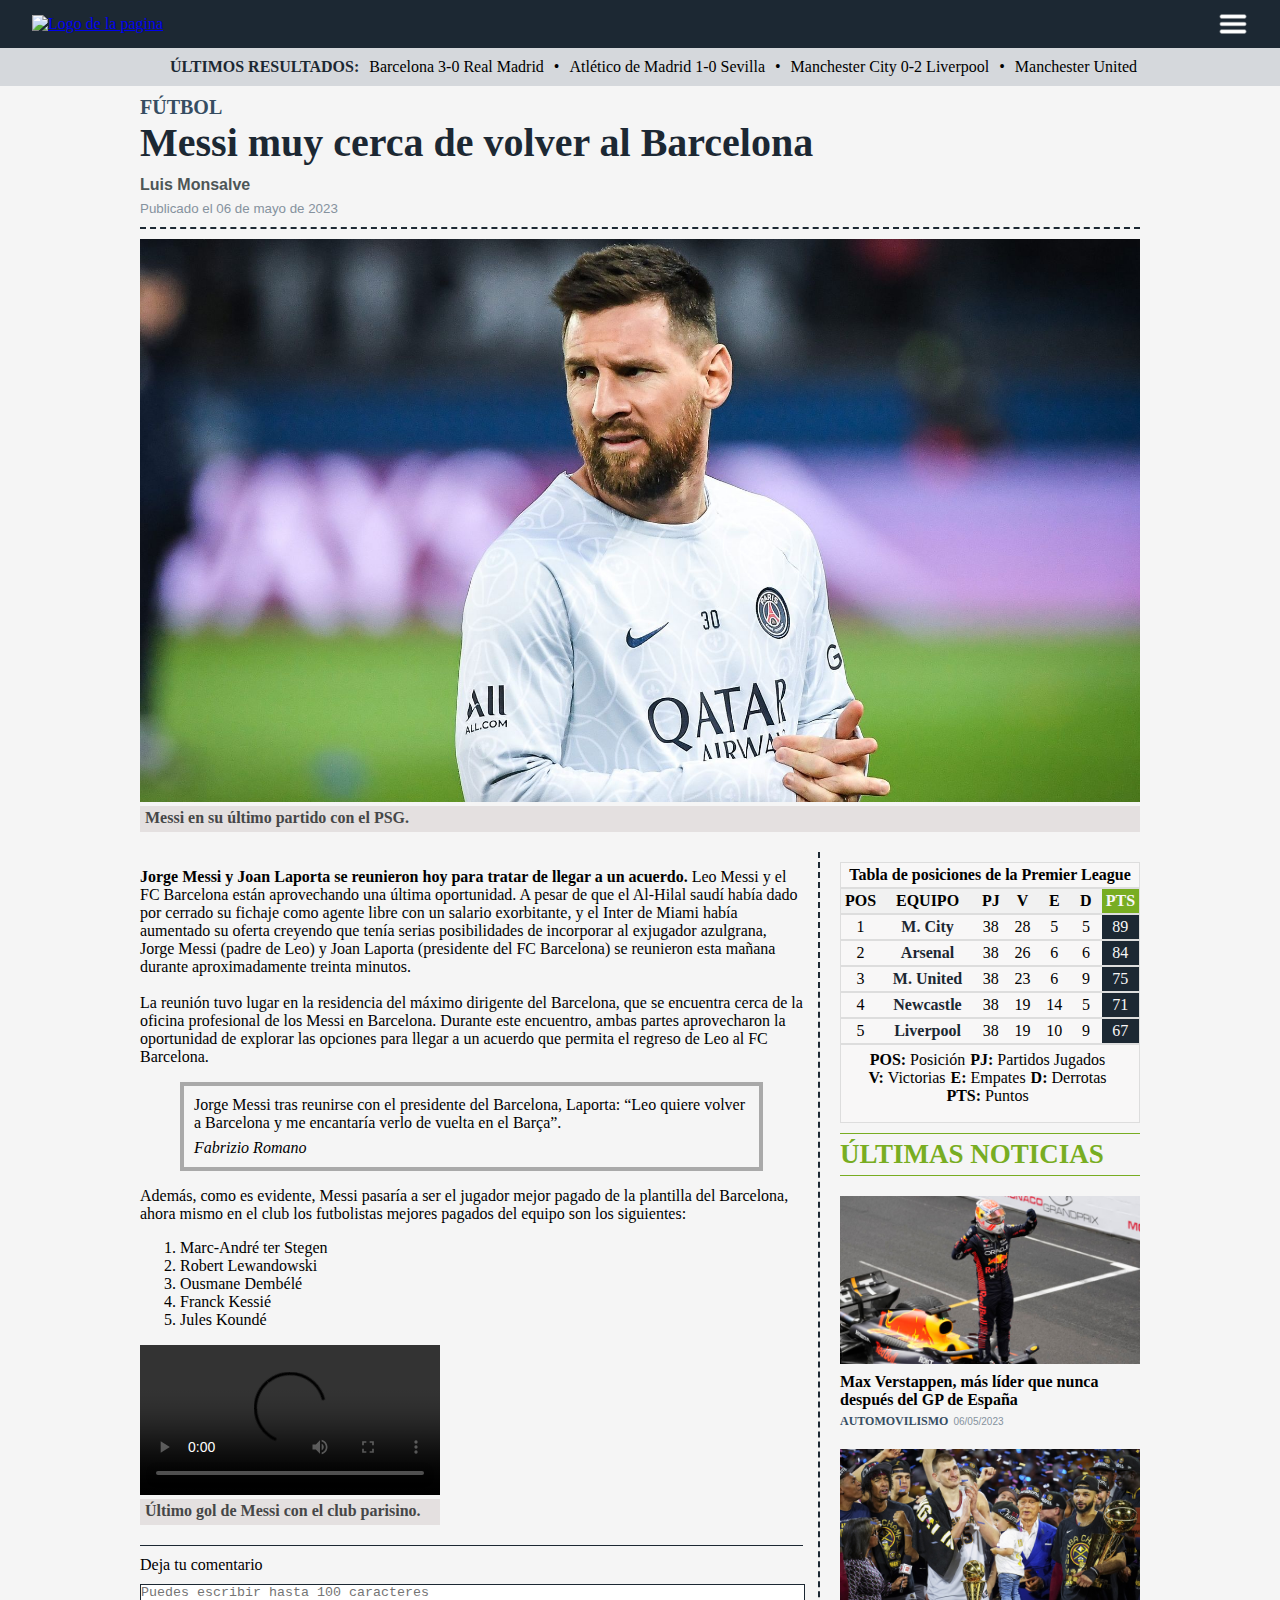
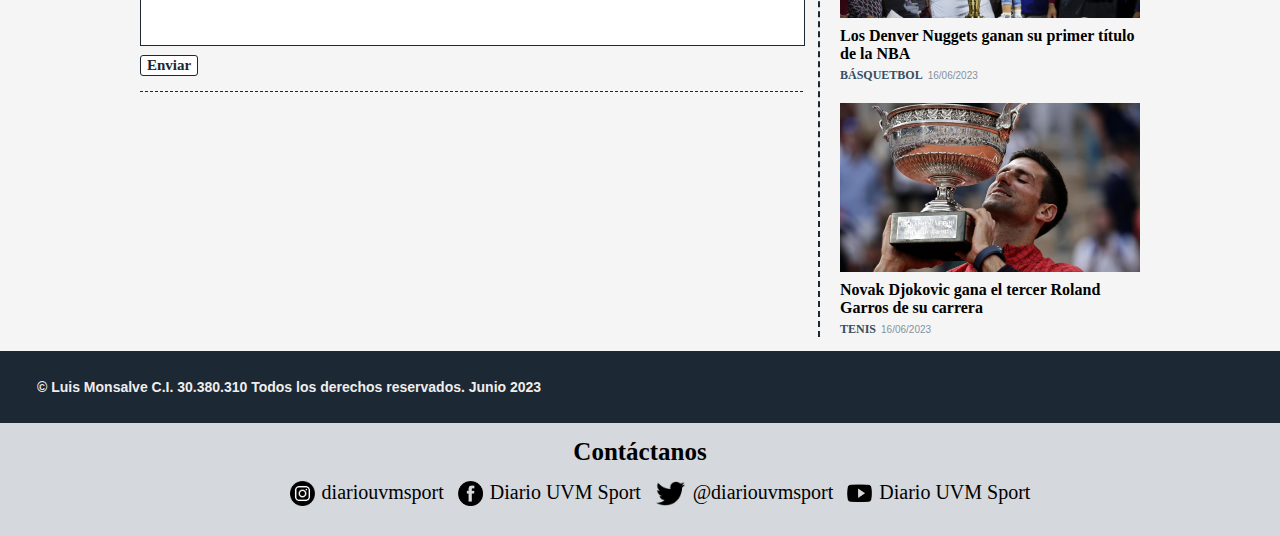
==== commit 34363f41: "Menu desplegable agregado" ====
--- a/messi.html
+++ b/messi.html
@@ -15,13 +15,93 @@
 <body>
     <header>
         <div class="cabecera">
-            <div class="nombrePagina">
-                <a href="index.html"><img src="media/images/Logopagina.png" alt="Logo de la pagina"></a>
-            </div>
-            <div class="links">
-                <a href="index.html">Volver a la página principal</a>
-            </div>
-        </div>
+
+            <a href="index.html"><img src="media/images/Logopagina.png" alt="Logo de la pagina" class="nombrePagina"></a>
+
+            <a href="#menu" class="navMenu">
+                <img src="media/icons/menu.png" class="navIcon">
+            </a>
+
+            <a href="#" class="navMenu navMenu--second">
+                <img src="media/icons/logout.png" class="navIcon">
+            </a>
+
+            <ul class="desplegable" id="menu">
+                <li class="lista">
+                    <a href="index.html" class="link">
+                        <span class="span">Inicio</span>
+                    </a>
+                </li>
+
+                <li class="lista">
+                    <a href="#" class="link">
+                        <span class="span">Categorías</span>
+                        <img src="media/icons/arrow.png" class="arrow"> 
+
+                        <input type="checkbox" class="check">
+                    </a>
+
+                    <div class="contenido">
+
+                        <ul class="subMenu">
+                            <li class="subLi">
+                                <a href="#" class="ancla">Fútbol</a>
+                            </li>
+                            <li class="subLi">
+                                <a href="#" class="ancla">Béisbol</a>
+                            </li>
+                            <li class="subLi">
+                                <a href="#" class="ancla">Básquetbol</a>
+                            </li>
+                            <li class="subLi">
+                                <a href="#" class="ancla">Automovilismo</a>
+                            </li>
+                            <li class="subLi">
+                                <a href="#" class="ancla">Boxeo</a>
+                            </li>
+                            <li class="subLi">
+                                <a href="#" class="ancla">Tenis</a>
+                            </li>
+                        </ul>
+                    </div>
+                </li>
+
+                <li class="lista">
+                    <a href="#" class="link">
+                        <span class="span">Contacto</span>
+                        <img src="media/icons/arrow.png" class="arrow"> 
+
+                        <input type="checkbox" class="check">
+                    </a>
+
+                    <div class="contenido">
+
+                        <ul class="subMenu">
+                            <li class="subLi">
+                                <a href="https://www.instagram.com/"  class="ancla">Instagram: diariouvmsport</a>
+                            </li>
+                            <li class="subLi">
+                                <a href="https://www.facebook.com/" class="ancla">Facebook: Diario UVM Sport</a>
+                            </li>
+                            <li class="subLi">
+                                <a href="https://www.twitter.com/" class="ancla">Twitter: @diariouvmsport</a>
+                            </li>
+                            <li class="subLi">
+                                <a href="https://www.youtube.com/" class="ancla">YouTube: Diario UVM Sport</a>
+                            </li>
+                        </ul>
+                    </div>
+                </li>
+
+                <li class="lista">
+                    <a href="registro.html" class="link">
+                        <span class="span">Registro</span>
+                    </a>
+                </li>
+            </ul>
+
+    </div>
+    </header>
         <nav>
             <ul class="categorias">
                 <div class="animation">
@@ -36,7 +116,6 @@
                 </div>
               </ul>
         </nav>
-    </header>
         <main>
                     <article>
                         <div class="tituloArticulo">
--- a/plantilla.css
+++ b/plantilla.css
@@ -3,6 +3,265 @@
 body {
     margin:0;
     background-color: #F5F5F5;
+  }
+  
+  header {
+    width: 100%;
+    background-color: #1C2833;
+
+    --img1: scale(1);
+    --img2: scale(0);
+  }
+
+  header:has( .desplegable:target ) {
+    --img1: scale(0);
+    --img2: scale(1);
+
+    --clip: inset(0 0 0 0)
+  }
+
+  header .cabecera{
+    width: 95%;
+    margin: auto;
+
+    display: grid;
+    grid-template-columns: max-content max-content;
+    grid-template-areas: "title img";
+    justify-content: space-between;
+    align-items: center;
+
+    overflow: hidden;
+  }
+  
+  header .nombrePagina {
+    width: 448px;
+    grid-area: title;
+    margin: 15px 0;
+  }
+
+  header img {
+    width: 100%;
+    height: auto;
+  }
+
+  header .navMenu {
+    grid-area: img;
+    position: relative;
+    z-index: 10;
+    
+    transform: var(--img1);
+  }
+
+  header .navMenu--second {
+    transform: var(--img2);
+  }
+
+  header .navIcon {
+    width: 30px;
+    display: block;
+  }
+  
+  .desplegable {
+    position: absolute;
+    background-color: #1e1e1e;
+    margin: 0;
+    width: 15%;
+    right: 0;
+    top: 0;
+    bottom: 0;
+    z-index: 9;
+
+    padding: 1em;
+
+    display: grid;
+    align-content: center;
+    gap: 1rem;
+    
+    overflow-y: auto;
+
+    clip-path: var(--clip, inset(0 0 100% 100%));
+    transition: clip-path .5s;
+  }
+
+  .desplegable .lista {
+    list-style: none;
+    font-family: Arial;
+  }
+
+  .desplegable .link {
+    color: #e1dede;
+    padding: 1em .7em;
+    text-decoration: none;
+
+    display: flex;
+    align-items: center;
+    gap: .6rem;
+
+    position: relative;
+    background-color: var(--bg,transparent);
+    border-radius: 6px;
+  }
+
+  .desplegable .lista:has(:checked) {
+    --rows: 1fr;
+    --rotate: rotate(180deg);
+    --bg: #323131;
+  }
+
+  .desplegable .check {
+    position: absolute;
+    width: 100%;
+    height: 100%;
+
+    opacity: 0;
+    cursor: pointer;
+  }
+
+  .desplegable .arrow {
+    width: 10px;
+    margin-left: auto;
+    transform: var(--rotate, 0);
+    transition: .2s transform;
+  }
+
+  .desplegable .contenido {
+    display: grid;
+    grid-template-rows: var(--rows, 0fr);
+    transition: .3s grid-template-rows;
+  }
+
+  .desplegable .subMenu {
+    overflow: hidden;
+  }
+
+  .desplegable .subLi {
+    width: 85%;
+    list-style: none;
+  }
+
+  .desplegable .ancla {
+    padding: 1em 0;
+    display: block;
+    color: #e1dede;
+    text-decoration: none;
+  }
+
+  nav {
+    background-color: #D5D8DC;
+  }
+
+  nav .categorias {
+    display: flex;
+    align-items: center;
+    overflow: hidden;
+    white-space: nowrap;
+    margin: 0;
+    padding: 10px 30px;
+    font-family: Rockwell;
+    width: calc(1000px - 60px);
+    margin: auto;
+   }
+
+  nav .animation {
+    display: flex;
+    animation: RightToLeft 30s infinite ease-in;
+    animation-play-state: start;
+   }
+
+  nav .categorias li {
+    list-style: none;
+  }
+  
+  nav .categorias a {
+    text-decoration: none;
+    color: #1C2833;
+  }
+  
+  nav .categorias p {
+    margin: 0;
+    margin-right: 10px;
+    color: #1C2833;
+    font-weight: bold;
+   }
+
+  nav .categorias li:not(:last-child)::after {
+    content: "•";
+    margin: 0 10px;
+  }
+
+  @keyframes RightToLeft {
+    from {
+      transform: translateX(0%);
+    }
+    to {
+      transform: translateX(-110%);
+    }
+  }
+
+  main {
+    width: 1000px;
+    margin: auto;
+  } 
+
+  .piePag {
+    background-color:#1C2833;
+    color:#EFEDED;
+    font: bold 14px Arial;
+    padding-top: 28px;
+    padding-bottom: 28px;
+    padding-left: 37px;
+    margin-bottom: 0;
+    }
+    
+    .contacto {
+      text-align: center;
+      background-color: #D5D8DC;
+      padding-top: 15px;
+      padding-bottom: 20px;
+    }
+    
+    .contacto p {
+      margin: 0;
+      padding-bottom: 15px;
+      font: bold 25px Calibri;
+    }
+    
+    .contacto ul {
+      margin: 0;
+    }
+    
+    .contacto ul li{
+      list-style: none;
+      display: inline-block;
+      margin: 0;
+      font-size: 20px;
+      padding-left: 5px;
+      padding-right: 5px;
+      padding-bottom: 5px;
+      font: 20px Calibri;
+    }
+    
+    .contacto img {
+      height: 25px;
+      width: auto;
+      margin-right: 7px;
+    }
+    
+    .contacto a {
+      text-decoration: none;
+      color: #000000;
+      display: inline-flex;
+    }
+}
+
+/* TABLET DISPLAY ================================================================================================================================*/
+
+@media screen and (min-width: 768px) and (max-width: 1023px) {
+
+  body {
+    margin:0;
+    background-color: #F5F5F5;
+    /* background-color: green; */
   }
   
   header {
@@ -61,8 +320,7 @@
     margin: 0;
     padding: 10px 30px;
     font-family: Rockwell;
-    width: calc(1000px - 60px);
-    margin: auto;
+    margin: 0 10px;
    }
 
   nav .animation {
@@ -102,7 +360,7 @@
   }
 
   main {
-    width: 1000px;
+    width: 90%;
     margin: auto;
   } 
 
@@ -130,7 +388,10 @@
     }
     
     .contacto ul {
-      margin: 0;
+      display: flex;
+      margin: 0;
+      padding: 0;
+      justify-content: space-evenly;
     }
     
     .contacto ul li{
@@ -138,8 +399,6 @@
       display: inline-block;
       margin: 0;
       font-size: 20px;
-      padding-left: 5px;
-      padding-right: 5px;
       padding-bottom: 5px;
       font: 20px Calibri;
     }
@@ -155,20 +414,10 @@
       color: #000000;
       display: inline-flex;
     }
+
 }
 
-@media screen and (min-width: 768px) and (max-width: 1023px) {
-
-  body {
-    margin:0;
-    background-color: green;
-  }
-
-  header {
-    width: 100%;
-  }
-
-}
+/* MOBILE DISPLAY ============================================================================================================================= */
 
 @media screen and (max-width: 767px) {
 
--- a/messi.css
+++ b/messi.css
@@ -279,14 +279,49 @@
   font-family: Arial;
 }
 
+/* TABLET DISPLAY ============================================================================================================================== */
+
+@media screen and (min-width: 768px) and (max-width: 1023px) {
+
+  .tabla table
+  th:nth-child(4),td:nth-child(4),
+  th:nth-child(5),td:nth-child(5),
+  th:nth-child(6),td:nth-child(6) {
+  display: none;
+  }
+
+.tabla table
+th:nth-child(1),td:nth-child(1),
+th:nth-child(3),td:nth-child(3),
+th:nth-child(7),td:nth-child(7) {
+width: 20%;
+}
+
+.tabla table
+th:nth-child(1),td:nth-child(2) {
+  width: 40%;
+}
+
+}
+
+/* MOBILE DISPLAY ============================================================================================================================== */
+
 @media screen and (max-width:767px){
 
-  .divisor {
-    width: 100%;
-    display: flex;
-    justify-content: space-between;
-    flex-direction: column;
-    align-items: center;
+  article .tituloArticulo h1{
+    font:bold 30px Segoe UI;
+    margin-top: 0;
+    margin-bottom: 10px;
+    color:#1C2833;
+   }
+
+
+.divisor {
+  width: 100%;
+  display: flex;
+  justify-content: space-between;
+  flex-direction: column;
+  align-items: center;
 }
 
 section .noticia {
@@ -307,6 +342,16 @@
     text-align: center;
   }
 
+  .tabla {
+    display: flex;
+    width: fit-content;
+    margin: auto;
+  }
+
+  .tabla .pieTabla {
+    padding: 5px;
+  }
+
   .pieArticulo {
     padding-left: 5%;
   }
